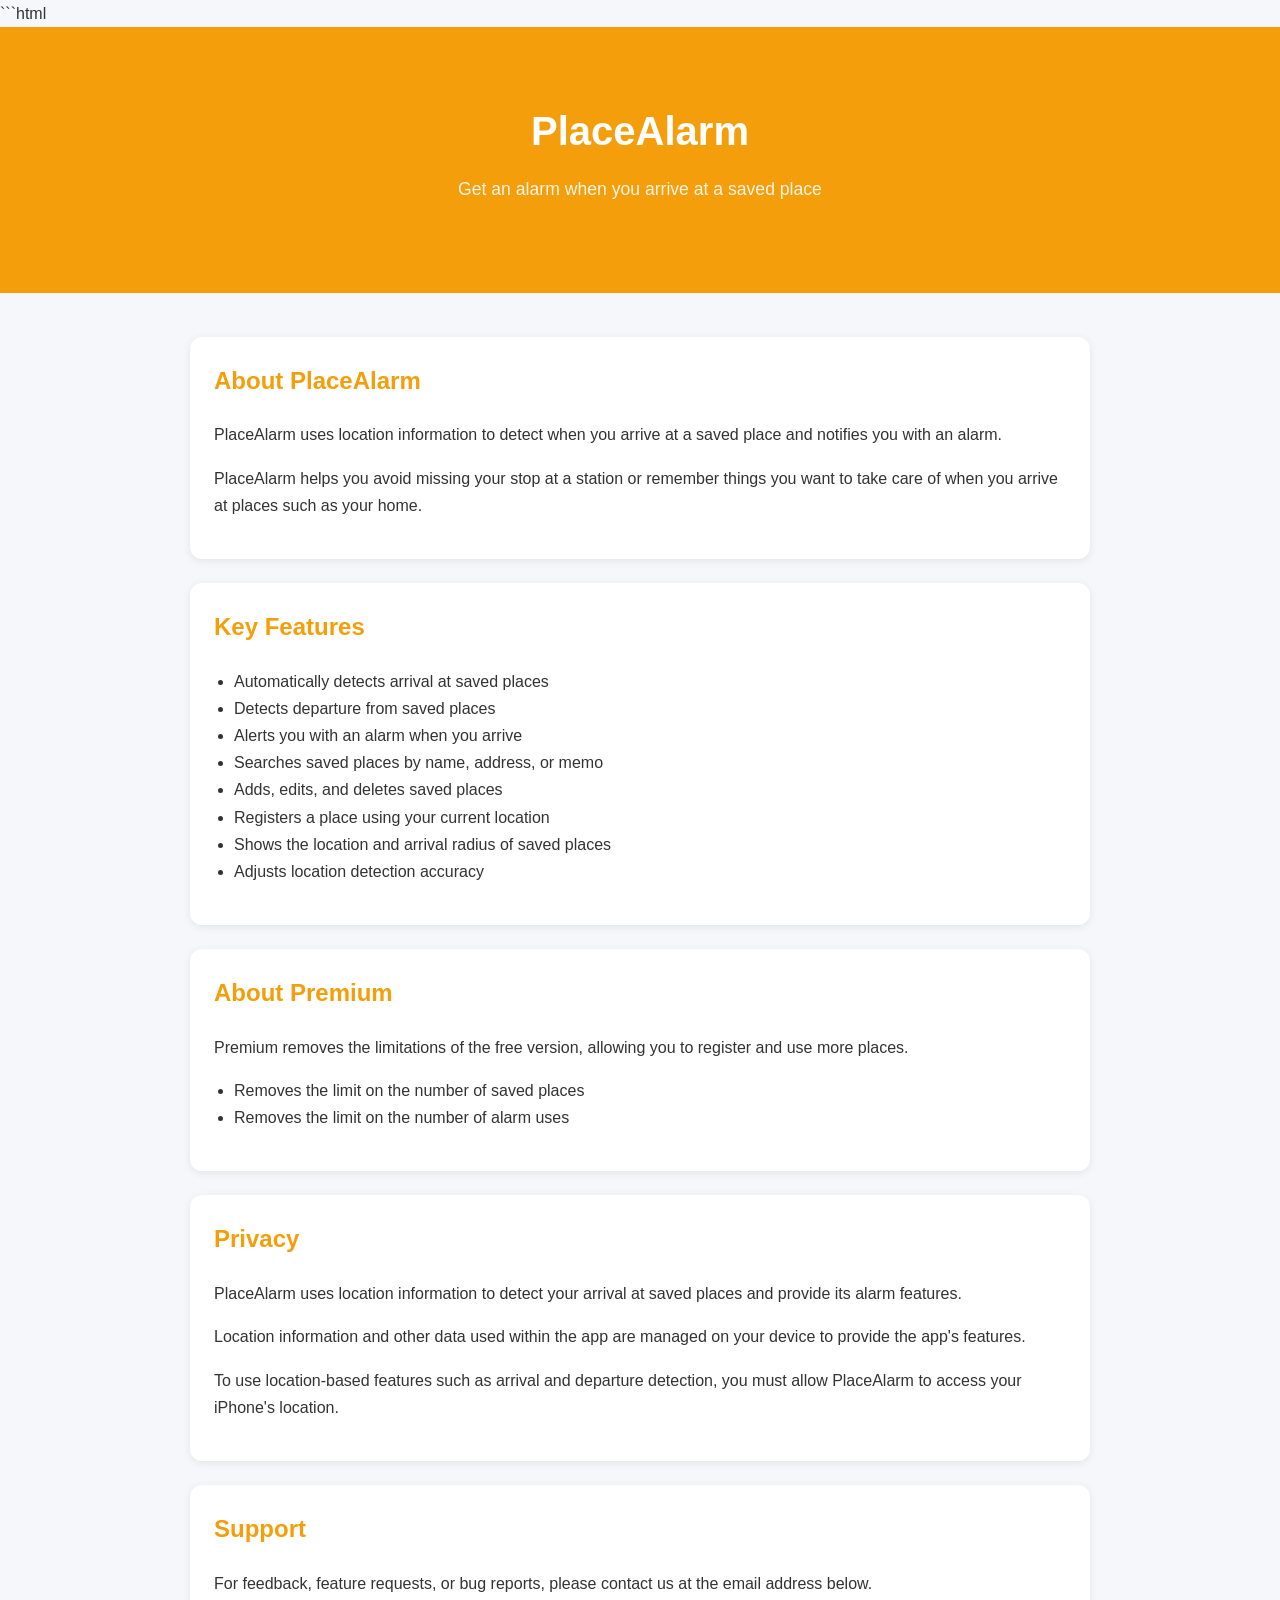
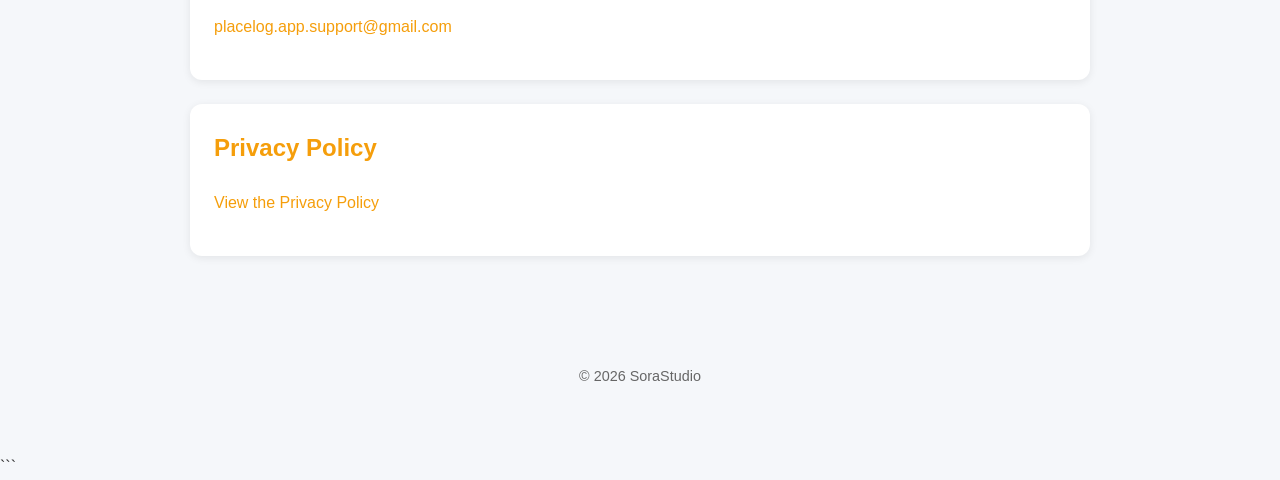
==== index-en.html @ 63089536 "Add PlaceAlarm support page HTML structure This file contains the HTML structure for the PlaceAlarm " ====
```html
<!DOCTYPE html>
<html lang="en">
<head>
    <meta charset="UTF-8">
    <meta name="viewport" content="width=device-width, initial-scale=1.0">
    <title>PlaceAlarm - Support</title>
    <link rel="stylesheet" href="style.css">
</head>
<body>

<header>
    <div class="container">
        <h1>PlaceAlarm</h1>
        <p class="subtitle">Get an alarm when you arrive at a saved place</p>
    </div>
</header>

<main class="container">

<section>
    <h2>About PlaceAlarm</h2>

<p>
    PlaceAlarm uses location information to detect when you arrive at a saved place
    and notifies you with an alarm.
</p>

<p>
    PlaceAlarm helps you avoid missing your stop at a station or remember
    things you want to take care of when you arrive at places such as your home.
</p>

</section>

<section>
    <h2>Key Features</h2>

<ul>
    <li>Automatically detects arrival at saved places</li>
    <li>Detects departure from saved places</li>
    <li>Alerts you with an alarm when you arrive</li>
    <li>Searches saved places by name, address, or memo</li>
    <li>Adds, edits, and deletes saved places</li>
    <li>Registers a place using your current location</li>
    <li>Shows the location and arrival radius of saved places</li>
    <li>Adjusts location detection accuracy</li>
</ul>

</section>

<section>
    <h2>About Premium</h2>

<p>
    Premium removes the limitations of the free version,
    allowing you to register and use more places.
</p>

<ul>
    <li>Removes the limit on the number of saved places</li>
    <li>Removes the limit on the number of alarm uses</li>
</ul>

</section>

<section>
    <h2>Privacy</h2>

<p>
    PlaceAlarm uses location information to detect your arrival at saved places
    and provide its alarm features.
</p>

<p>
    Location information and other data used within the app
    are managed on your device to provide the app's features.
</p>

<p>
    To use location-based features such as arrival and departure detection,
    you must allow PlaceAlarm to access your iPhone's location.
</p>

</section>

<section>
    <h2>Support</h2>

<p>
    For feedback, feature requests, or bug reports,
    please contact us at the email address below.
</p>

<p>
    <a href="mailto:placelog.app.support@gmail.com">
        placelog.app.support@gmail.com
    </a>
</p>

</section>

<section>
    <h2>Privacy Policy</h2>

<p>
    <a href="privacy-en.html">
        View the Privacy Policy
    </a>
</p>

</section>

</main>

<footer>
    <div class="container">
        <p>© 2026 SoraStudio</p>
    </div>
</footer>

</body>
</html>
```
---- style.css ----
body {
    margin: 0;
    font-family: -apple-system, BlinkMacSystemFont, "Helvetica Neue", Arial, sans-serif;
    background: #f5f7fa;
    color: #333;
    line-height: 1.7;
}

.container {
    max-width: 900px;
    margin: auto;
    padding: 20px;
}

header {
    background: #f59e0b;
    color: white;
    padding: 50px 20px;
    text-align: center;
}

header h1 {
    margin: 0;
    font-size: 2.5rem;
}

.subtitle {
    margin-top: 10px;
    font-size: 1.1rem;
    opacity: 0.9;
}

section {
    background: white;
    margin: 24px 0;
    padding: 24px;
    border-radius: 12px;
    box-shadow: 0 2px 8px rgba(0,0,0,0.08);
}

h2 {
    color: #f59e0b;
    margin-top: 0;
}

ul {
    padding-left: 20px;
}

a {
    color: #f59e0b;
    text-decoration: none;
}

a:hover {
    text-decoration: underline;
}

footer {
    text-align: center;
    color: #666;
    padding: 30px 20px;
    font-size: 0.9rem;
}
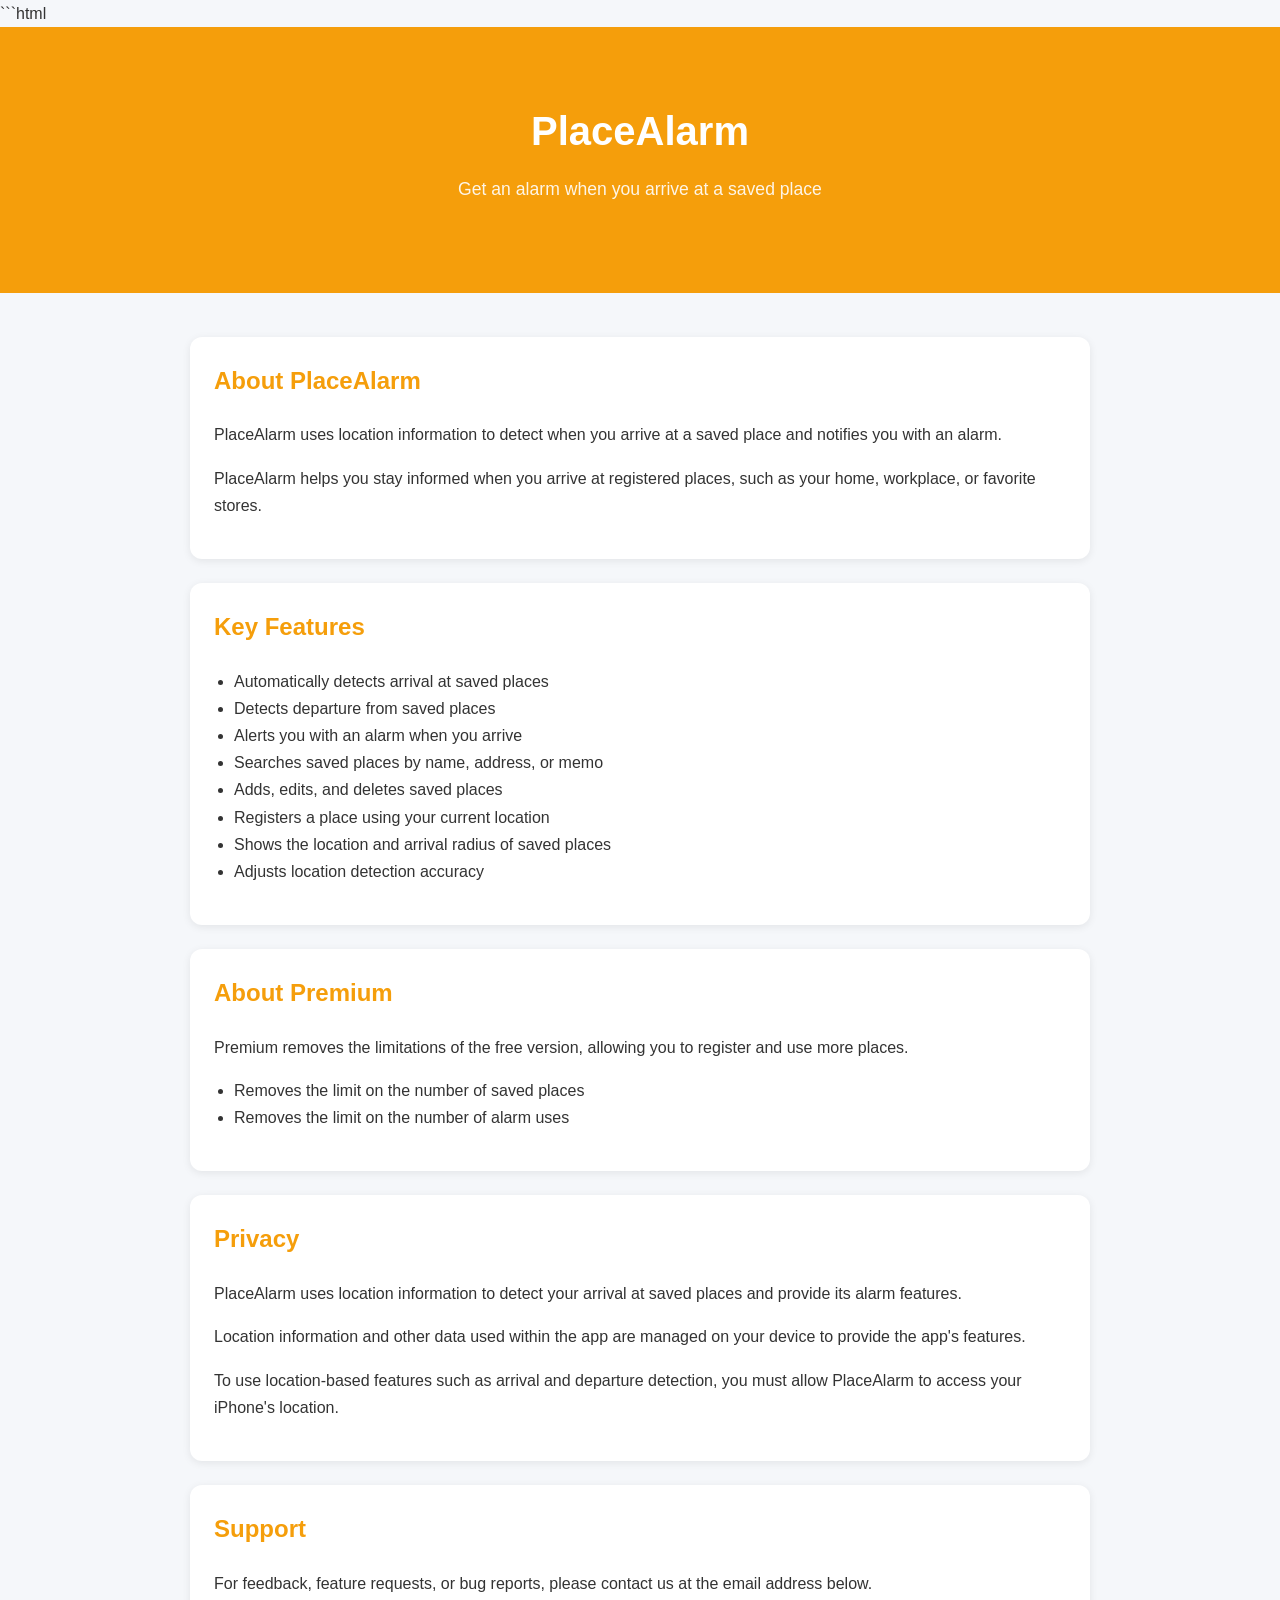
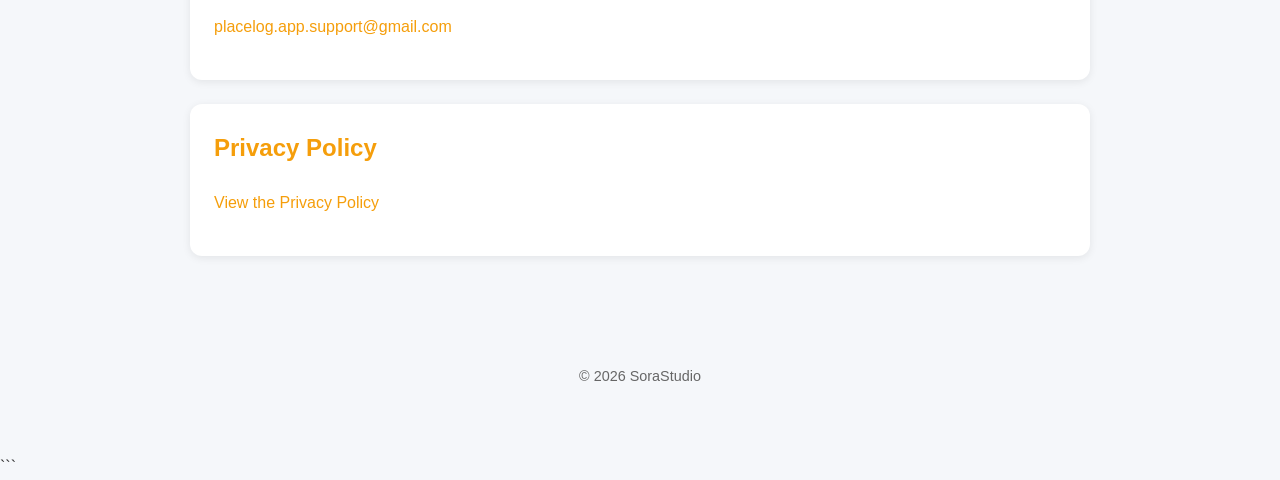
==== commit bc53bc99: "Update description of PlaceAlarm functionality" ====
--- a/index-en.html
+++ b/index-en.html
@@ -27,8 +27,8 @@
 </p>
 
 <p>
-    PlaceAlarm helps you avoid missing your stop at a station or remember
-    things you want to take care of when you arrive at places such as your home.
+    PlaceAlarm helps you stay informed when you arrive at registered places,
+    such as your home, workplace, or favorite stores.
 </p>
 
 </section>
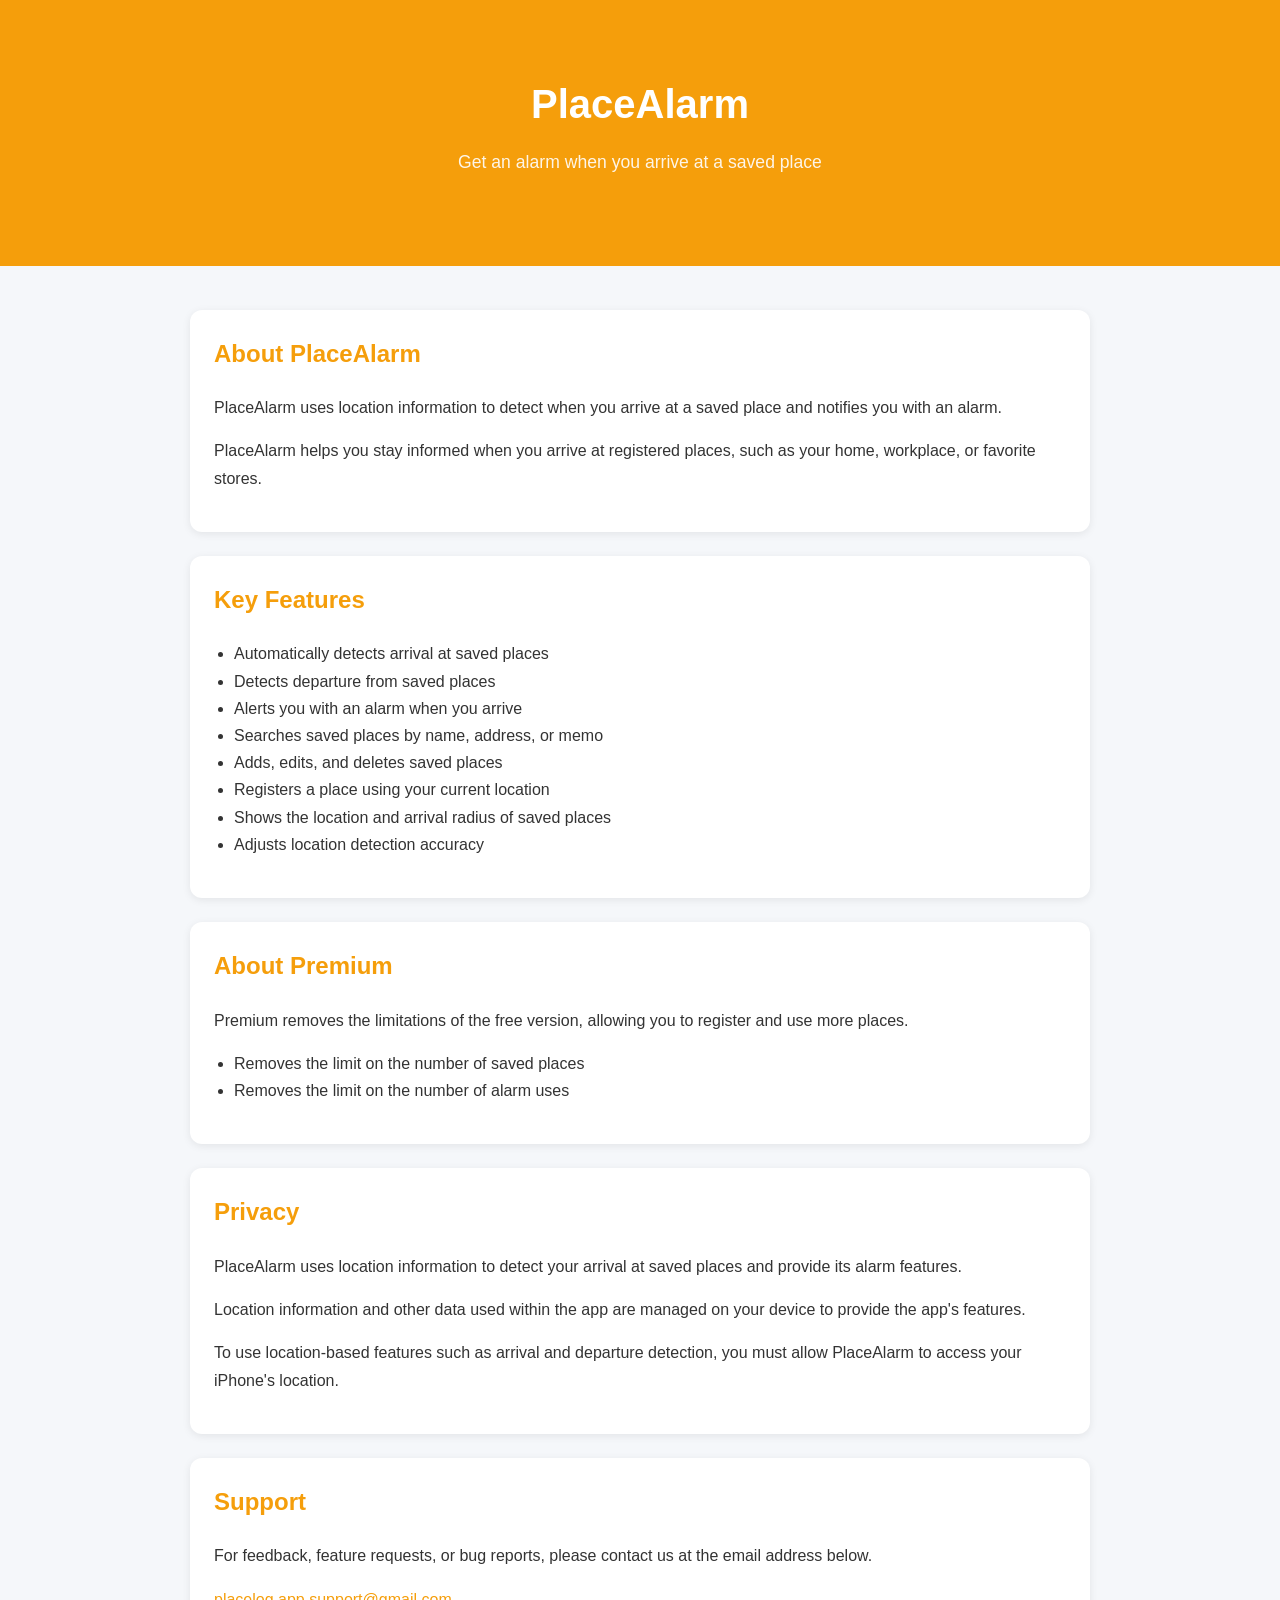
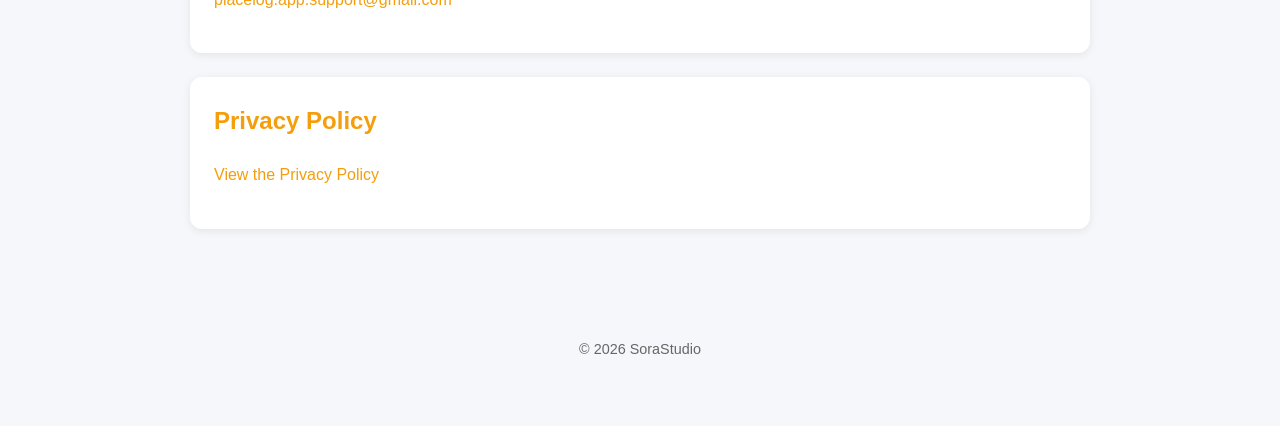
==== commit bf56802d: "Remove markdown code block from index-en.html" ====
--- a/index-en.html
+++ b/index-en.html
@@ -1,4 +1,3 @@
-```html
 <!DOCTYPE html>
 <html lang="en">
 <head>
@@ -121,4 +120,3 @@
 
 </body>
 </html>
-```
